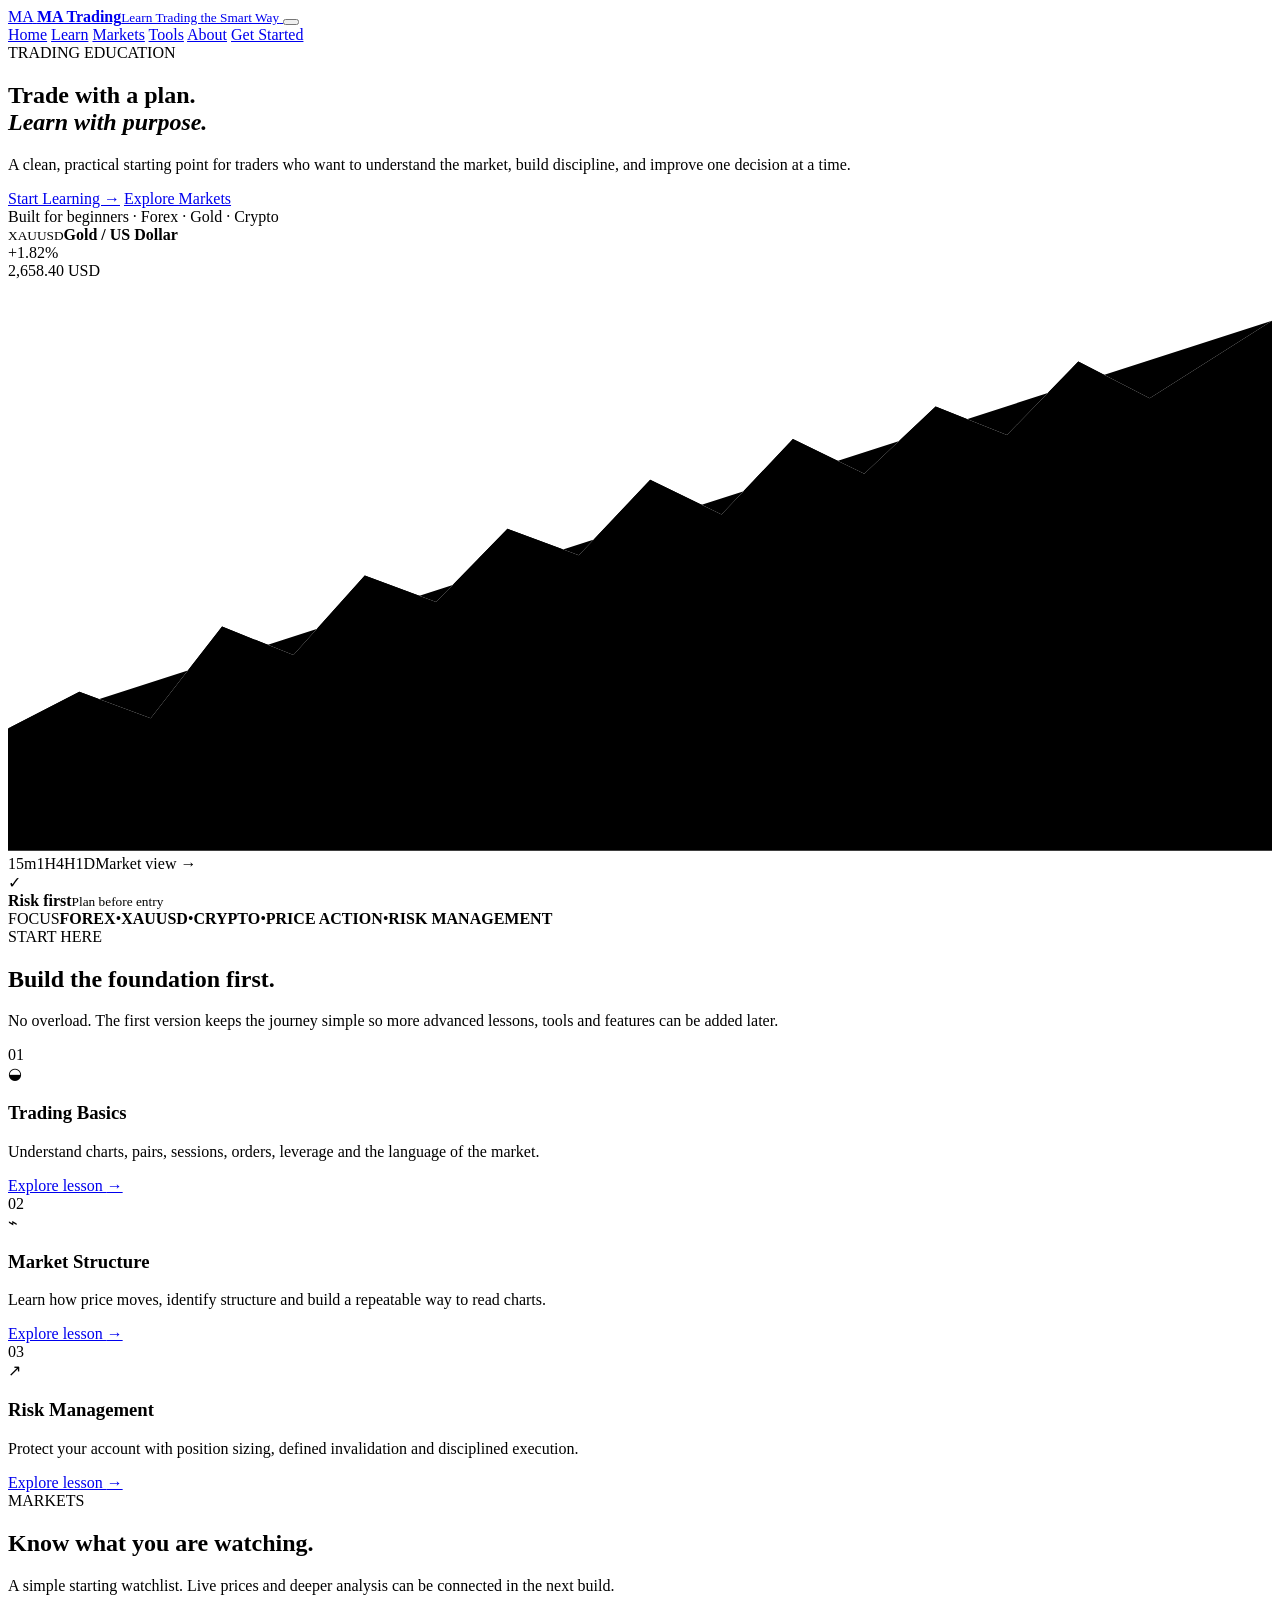
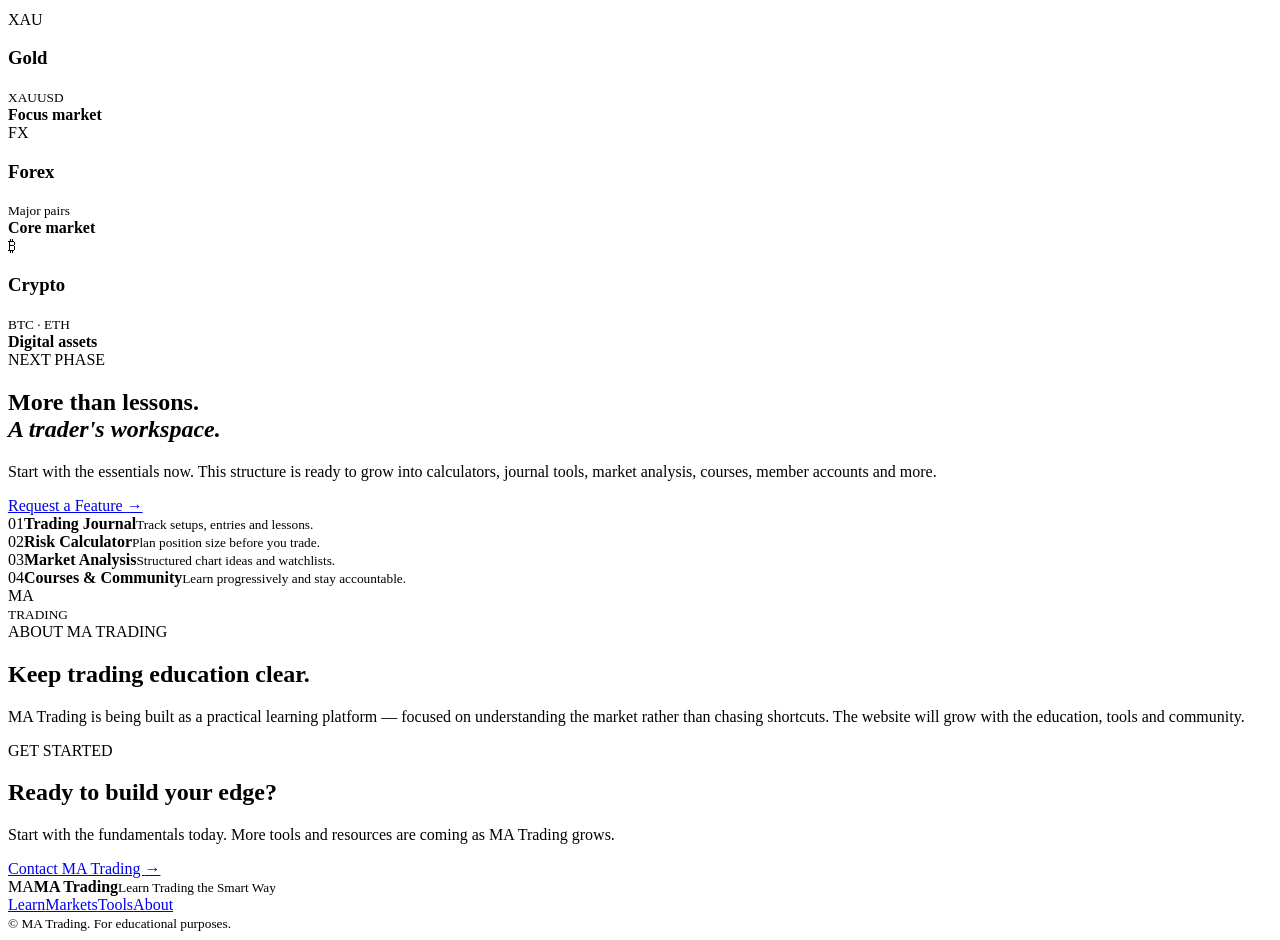
==== index.html @ 2b5f39bc "Create premium trading education homepage" ====
<!doctype html>
<html lang="en">
<head>
  <meta charset="UTF-8" />
  <meta name="viewport" content="width=device-width, initial-scale=1.0" />
  <meta name="description" content="MA Trading — learn trading with a clear, practical and disciplined approach." />
  <meta name="theme-color" content="#07111f" />
  <title>MA Trading — Learn Trading the Smart Way</title>
  <link rel="preconnect" href="https://fonts.googleapis.com">
  <link rel="preconnect" href="https://fonts.gstatic.com" crossorigin>
  <link href="https://fonts.googleapis.com/css2?family=DM+Sans:wght@400;500;600;700&family=Manrope:wght@600;700;800&display=swap" rel="stylesheet">
  <link rel="stylesheet" href="style.css" />
</head>
<body>
  <header class="site-header" id="top">
    <div class="container nav-wrap">
      <a class="brand" href="#top" aria-label="MA Trading home">
        <span class="brand-mark">MA</span>
        <span><strong>MA Trading</strong><small>Learn Trading the Smart Way</small></span>
      </a>
      <button class="menu-btn" id="menuBtn" aria-label="Open navigation" aria-expanded="false"><span></span><span></span></button>
      <nav class="nav" id="nav">
        <a class="active" href="#top">Home</a>
        <a href="#learn">Learn</a>
        <a href="#markets">Markets</a>
        <a href="#tools">Tools</a>
        <a href="#about">About</a>
        <a class="nav-cta" href="#contact">Get Started</a>
      </nav>
    </div>
  </header>

  <main>
    <section class="hero">
      <div class="hero-grid container">
        <div class="hero-copy">
          <div class="eyebrow"><span></span> TRADING EDUCATION</div>
          <h1>Trade with a plan.<br><em>Learn with purpose.</em></h1>
          <p class="hero-text">A clean, practical starting point for traders who want to understand the market, build discipline, and improve one decision at a time.</p>
          <div class="hero-actions">
            <a class="btn btn-primary" href="#learn">Start Learning <span>→</span></a>
            <a class="btn btn-ghost" href="#markets">Explore Markets</a>
          </div>
          <div class="hero-note"><span class="dot"></span> Built for beginners · Forex · Gold · Crypto</div>
        </div>
        <div class="hero-visual" aria-label="Trading dashboard preview">
          <div class="chart-card">
            <div class="chart-top"><div><small>XAUUSD</small><strong>Gold / US Dollar</strong></div><span class="gain">+1.82%</span></div>
            <div class="price">2,658.40 <span>USD</span></div>
            <svg class="chart" viewBox="0 0 620 280" preserveAspectRatio="none" role="img" aria-label="Illustrative market chart">
              <defs><linearGradient id="area" x1="0" x2="0" y1="0" y2="1"><stop offset="0" stop-opacity=".22"/><stop offset="1" stop-opacity="0"/></linearGradient></defs>
              <path class="area" d="M0 220 L35 202 L70 215 L105 170 L140 184 L175 145 L210 158 L245 122 L280 135 L315 98 L350 115 L385 78 L420 95 L455 62 L490 76 L525 40 L560 58 L620 20 L620 280 L0 280 Z"/>
              <path class="line" d="M0 220 L35 202 L70 215 L105 170 L140 184 L175 145 L210 158 L245 122 L280 135 L315 98 L350 115 L385 78 L420 95 L455 62 L490 76 L525 40 L560 58 L620 20"/>
              <g class="grid"><path d="M0 70H620M0 140H620M0 210H620"/><path d="M100 0V280M200 0V280M300 0V280M400 0V280M500 0V280"/></g>
            </svg>
            <div class="chart-footer"><span>15m</span><span>1H</span><span class="selected">4H</span><span>1D</span><span class="push">Market view →</span></div>
          </div>
          <div class="floating-card"><span class="mini-icon">✓</span><div><b>Risk first</b><small>Plan before entry</small></div></div>
        </div>
      </div>
    </section>

    <section class="ticker"><div class="ticker-inner"><span>FOCUS</span><b>FOREX</b><i>•</i><b>XAUUSD</b><i>•</i><b>CRYPTO</b><i>•</i><b>PRICE ACTION</b><i>•</i><b>RISK MANAGEMENT</b></div></section>

    <section class="section" id="learn">
      <div class="container">
        <div class="section-heading"><div><span class="kicker">START HERE</span><h2>Build the foundation first.</h2></div><p>No overload. The first version keeps the journey simple so more advanced lessons, tools and features can be added later.</p></div>
        <div class="feature-grid">
          <article class="feature"><span class="number">01</span><div class="icon">◒</div><h3>Trading Basics</h3><p>Understand charts, pairs, sessions, orders, leverage and the language of the market.</p><a href="#contact">Explore lesson <span>→</span></a></article>
          <article class="feature featured"><span class="number">02</span><div class="icon">⌁</div><h3>Market Structure</h3><p>Learn how price moves, identify structure and build a repeatable way to read charts.</p><a href="#contact">Explore lesson <span>→</span></a></article>
          <article class="feature"><span class="number">03</span><div class="icon">↗</div><h3>Risk Management</h3><p>Protect your account with position sizing, defined invalidation and disciplined execution.</p><a href="#contact">Explore lesson <span>→</span></a></article>
        </div>
      </div>
    </section>

    <section class="market-section" id="markets">
      <div class="container">
        <div class="section-heading light"><div><span class="kicker">MARKETS</span><h2>Know what you are watching.</h2></div><p>A simple starting watchlist. Live prices and deeper analysis can be connected in the next build.</p></div>
        <div class="market-grid">
          <div class="market-card"><div><span class="market-symbol">XAU</span><h3>Gold</h3><small>XAUUSD</small></div><strong>Focus market</strong><div class="spark gold"></div></div>
          <div class="market-card"><div><span class="market-symbol">FX</span><h3>Forex</h3><small>Major pairs</small></div><strong>Core market</strong><div class="spark forex"></div></div>
          <div class="market-card"><div><span class="market-symbol">₿</span><h3>Crypto</h3><small>BTC · ETH</small></div><strong>Digital assets</strong><div class="spark crypto"></div></div>
        </div>
      </div>
    </section>

    <section class="section tools" id="tools">
      <div class="container tools-wrap">
        <div><span class="kicker">NEXT PHASE</span><h2>More than lessons.<br><em>A trader's workspace.</em></h2><p>Start with the essentials now. This structure is ready to grow into calculators, journal tools, market analysis, courses, member accounts and more.</p><a class="btn btn-primary" href="#contact">Request a Feature <span>→</span></a></div>
        <div class="tool-list">
          <div><span>01</span><b>Trading Journal</b><small>Track setups, entries and lessons.</small></div>
          <div><span>02</span><b>Risk Calculator</b><small>Plan position size before you trade.</small></div>
          <div><span>03</span><b>Market Analysis</b><small>Structured chart ideas and watchlists.</small></div>
          <div><span>04</span><b>Courses & Community</b><small>Learn progressively and stay accountable.</small></div>
        </div>
      </div>
    </section>

    <section class="about-section" id="about"><div class="container about-wrap"><div class="about-badge">MA<br><small>TRADING</small></div><div><span class="kicker">ABOUT MA TRADING</span><h2>Keep trading education clear.</h2><p>MA Trading is being built as a practical learning platform — focused on understanding the market rather than chasing shortcuts. The website will grow with the education, tools and community.</p></div></div></section>

    <section class="contact" id="contact"><div class="container contact-box"><div><span class="kicker">GET STARTED</span><h2>Ready to build your edge?</h2><p>Start with the fundamentals today. More tools and resources are coming as MA Trading grows.</p></div><a class="btn btn-light" href="mailto:hello@matrading.com">Contact MA Trading <span>→</span></a></div></section>
  </main>

  <footer><div class="container footer-wrap"><div class="brand footer-brand"><span class="brand-mark">MA</span><span><strong>MA Trading</strong><small>Learn Trading the Smart Way</small></span></div><div class="footer-links"><a href="#learn">Learn</a><a href="#markets">Markets</a><a href="#tools">Tools</a><a href="#about">About</a></div><small>© <span id="year"></span> MA Trading. For educational purposes.</small></div></footer>
  <script src="script.js"></script>
</body>
</html>
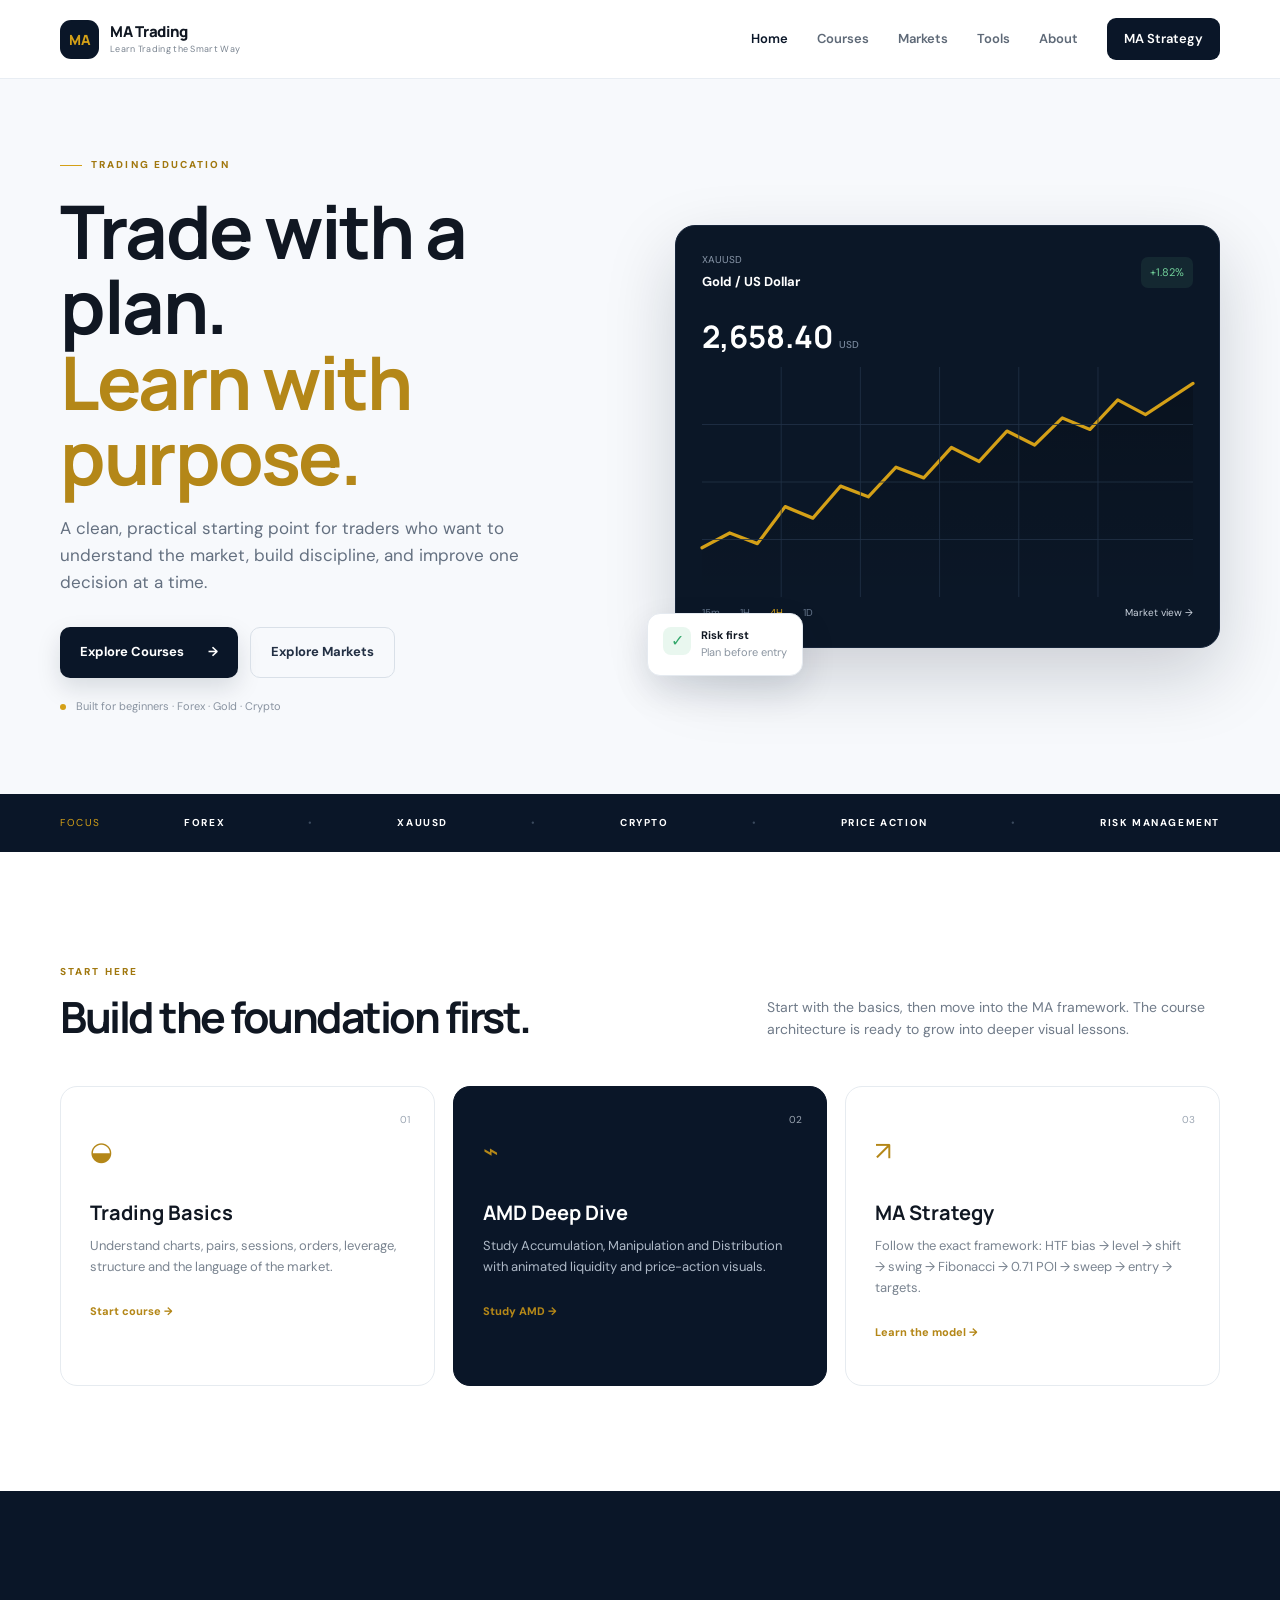
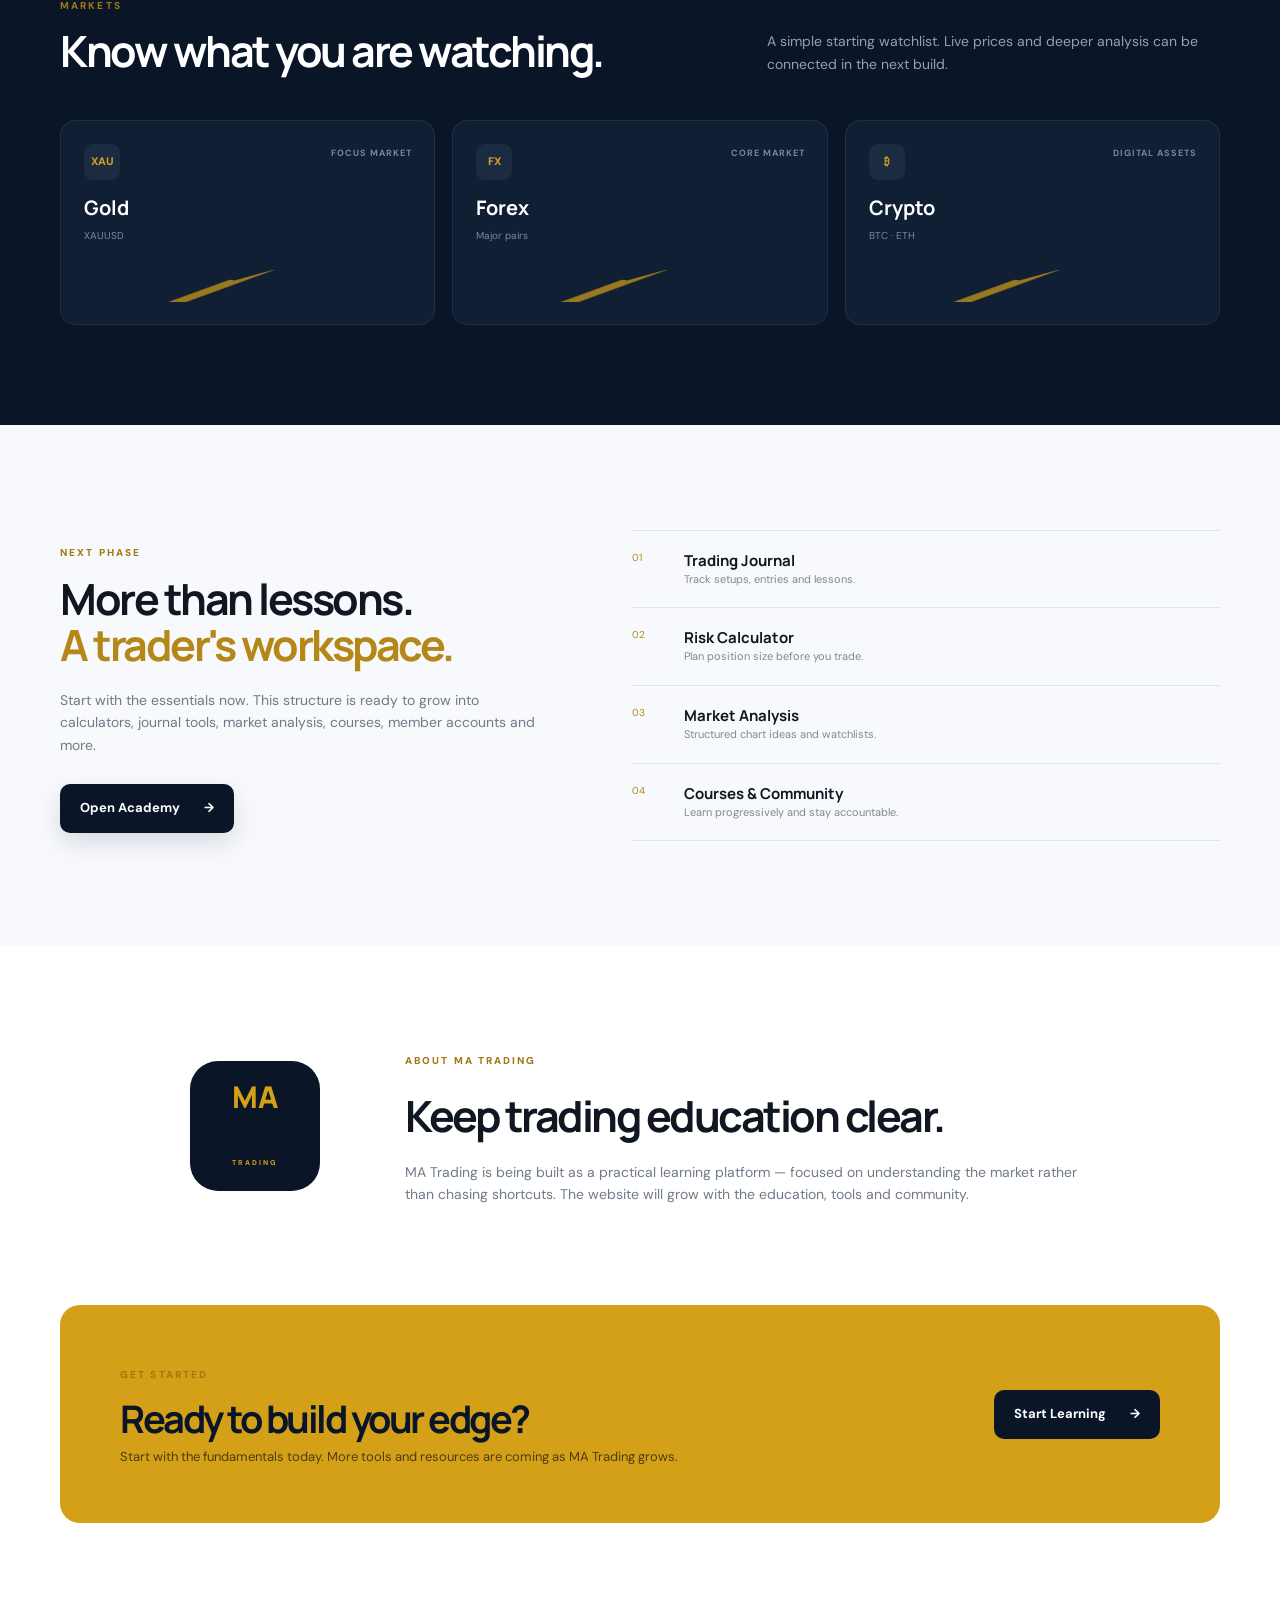
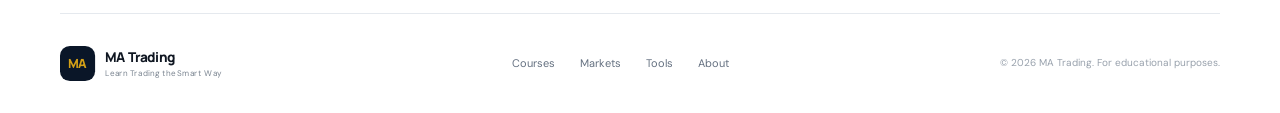
==== commit 714f1253: "Add Courses navigation and strategy learning entry point" ====
--- a/index.html
+++ b/index.html
@@ -6,102 +6,21 @@
   <meta name="description" content="MA Trading — learn trading with a clear, practical and disciplined approach." />
   <meta name="theme-color" content="#07111f" />
   <title>MA Trading — Learn Trading the Smart Way</title>
-  <link rel="preconnect" href="https://fonts.googleapis.com">
-  <link rel="preconnect" href="https://fonts.gstatic.com" crossorigin>
+  <link rel="preconnect" href="https://fonts.googleapis.com"><link rel="preconnect" href="https://fonts.gstatic.com" crossorigin>
   <link href="https://fonts.googleapis.com/css2?family=DM+Sans:wght@400;500;600;700&family=Manrope:wght@600;700;800&display=swap" rel="stylesheet">
   <link rel="stylesheet" href="style.css" />
 </head>
 <body>
-  <header class="site-header" id="top">
-    <div class="container nav-wrap">
-      <a class="brand" href="#top" aria-label="MA Trading home">
-        <span class="brand-mark">MA</span>
-        <span><strong>MA Trading</strong><small>Learn Trading the Smart Way</small></span>
-      </a>
-      <button class="menu-btn" id="menuBtn" aria-label="Open navigation" aria-expanded="false"><span></span><span></span></button>
-      <nav class="nav" id="nav">
-        <a class="active" href="#top">Home</a>
-        <a href="#learn">Learn</a>
-        <a href="#markets">Markets</a>
-        <a href="#tools">Tools</a>
-        <a href="#about">About</a>
-        <a class="nav-cta" href="#contact">Get Started</a>
-      </nav>
-    </div>
-  </header>
-
+  <header class="site-header" id="top"><div class="container nav-wrap"><a class="brand" href="#top" aria-label="MA Trading home"><span class="brand-mark">MA</span><span><strong>MA Trading</strong><small>Learn Trading the Smart Way</small></span></a><button class="menu-btn" id="menuBtn" aria-label="Open navigation" aria-expanded="false"><span></span><span></span></button><nav class="nav" id="nav"><a class="active" href="#top">Home</a><a href="courses.html">Courses</a><a href="#markets">Markets</a><a href="#tools">Tools</a><a href="#about">About</a><a class="nav-cta" href="courses.html#strategy">MA Strategy</a></nav></div></header>
   <main>
-    <section class="hero">
-      <div class="hero-grid container">
-        <div class="hero-copy">
-          <div class="eyebrow"><span></span> TRADING EDUCATION</div>
-          <h1>Trade with a plan.<br><em>Learn with purpose.</em></h1>
-          <p class="hero-text">A clean, practical starting point for traders who want to understand the market, build discipline, and improve one decision at a time.</p>
-          <div class="hero-actions">
-            <a class="btn btn-primary" href="#learn">Start Learning <span>→</span></a>
-            <a class="btn btn-ghost" href="#markets">Explore Markets</a>
-          </div>
-          <div class="hero-note"><span class="dot"></span> Built for beginners · Forex · Gold · Crypto</div>
-        </div>
-        <div class="hero-visual" aria-label="Trading dashboard preview">
-          <div class="chart-card">
-            <div class="chart-top"><div><small>XAUUSD</small><strong>Gold / US Dollar</strong></div><span class="gain">+1.82%</span></div>
-            <div class="price">2,658.40 <span>USD</span></div>
-            <svg class="chart" viewBox="0 0 620 280" preserveAspectRatio="none" role="img" aria-label="Illustrative market chart">
-              <defs><linearGradient id="area" x1="0" x2="0" y1="0" y2="1"><stop offset="0" stop-opacity=".22"/><stop offset="1" stop-opacity="0"/></linearGradient></defs>
-              <path class="area" d="M0 220 L35 202 L70 215 L105 170 L140 184 L175 145 L210 158 L245 122 L280 135 L315 98 L350 115 L385 78 L420 95 L455 62 L490 76 L525 40 L560 58 L620 20 L620 280 L0 280 Z"/>
-              <path class="line" d="M0 220 L35 202 L70 215 L105 170 L140 184 L175 145 L210 158 L245 122 L280 135 L315 98 L350 115 L385 78 L420 95 L455 62 L490 76 L525 40 L560 58 L620 20"/>
-              <g class="grid"><path d="M0 70H620M0 140H620M0 210H620"/><path d="M100 0V280M200 0V280M300 0V280M400 0V280M500 0V280"/></g>
-            </svg>
-            <div class="chart-footer"><span>15m</span><span>1H</span><span class="selected">4H</span><span>1D</span><span class="push">Market view →</span></div>
-          </div>
-          <div class="floating-card"><span class="mini-icon">✓</span><div><b>Risk first</b><small>Plan before entry</small></div></div>
-        </div>
-      </div>
-    </section>
-
+    <section class="hero"><div class="hero-grid container"><div class="hero-copy"><div class="eyebrow"><span></span> TRADING EDUCATION</div><h1>Trade with a plan.<br><em>Learn with purpose.</em></h1><p class="hero-text">A clean, practical starting point for traders who want to understand the market, build discipline, and improve one decision at a time.</p><div class="hero-actions"><a class="btn btn-primary" href="courses.html">Explore Courses <span>→</span></a><a class="btn btn-ghost" href="#markets">Explore Markets</a></div><div class="hero-note"><span class="dot"></span> Built for beginners · Forex · Gold · Crypto</div></div><div class="hero-visual" aria-label="Trading dashboard preview"><div class="chart-card"><div class="chart-top"><div><small>XAUUSD</small><strong>Gold / US Dollar</strong></div><span class="gain">+1.82%</span></div><div class="price">2,658.40 <span>USD</span></div><svg class="chart" viewBox="0 0 620 280" preserveAspectRatio="none" role="img" aria-label="Illustrative market chart"><defs><linearGradient id="area" x1="0" x2="0" y1="0" y2="1"><stop offset="0" stop-opacity=".22"/><stop offset="1" stop-opacity="0"/></linearGradient></defs><path class="area" d="M0 220 L35 202 L70 215 L105 170 L140 184 L175 145 L210 158 L245 122 L280 135 L315 98 L350 115 L385 78 L420 95 L455 62 L490 76 L525 40 L560 58 L620 20 L620 280 L0 280 Z"/><path class="line" d="M0 220 L35 202 L70 215 L105 170 L140 184 L175 145 L210 158 L245 122 L280 135 L315 98 L350 115 L385 78 L420 95 L455 62 L490 76 L525 40 L560 58 L620 20"/><g class="grid"><path d="M0 70H620M0 140H620M0 210H620"/><path d="M100 0V280M200 0V280M300 0V280M400 0V280M500 0V280"/></g></svg><div class="chart-footer"><span>15m</span><span>1H</span><span class="selected">4H</span><span>1D</span><span class="push">Market view →</span></div></div><div class="floating-card"><span class="mini-icon">✓</span><div><b>Risk first</b><small>Plan before entry</small></div></div></div></div></section>
     <section class="ticker"><div class="ticker-inner"><span>FOCUS</span><b>FOREX</b><i>•</i><b>XAUUSD</b><i>•</i><b>CRYPTO</b><i>•</i><b>PRICE ACTION</b><i>•</i><b>RISK MANAGEMENT</b></div></section>
-
-    <section class="section" id="learn">
-      <div class="container">
-        <div class="section-heading"><div><span class="kicker">START HERE</span><h2>Build the foundation first.</h2></div><p>No overload. The first version keeps the journey simple so more advanced lessons, tools and features can be added later.</p></div>
-        <div class="feature-grid">
-          <article class="feature"><span class="number">01</span><div class="icon">◒</div><h3>Trading Basics</h3><p>Understand charts, pairs, sessions, orders, leverage and the language of the market.</p><a href="#contact">Explore lesson <span>→</span></a></article>
-          <article class="feature featured"><span class="number">02</span><div class="icon">⌁</div><h3>Market Structure</h3><p>Learn how price moves, identify structure and build a repeatable way to read charts.</p><a href="#contact">Explore lesson <span>→</span></a></article>
-          <article class="feature"><span class="number">03</span><div class="icon">↗</div><h3>Risk Management</h3><p>Protect your account with position sizing, defined invalidation and disciplined execution.</p><a href="#contact">Explore lesson <span>→</span></a></article>
-        </div>
-      </div>
-    </section>
-
-    <section class="market-section" id="markets">
-      <div class="container">
-        <div class="section-heading light"><div><span class="kicker">MARKETS</span><h2>Know what you are watching.</h2></div><p>A simple starting watchlist. Live prices and deeper analysis can be connected in the next build.</p></div>
-        <div class="market-grid">
-          <div class="market-card"><div><span class="market-symbol">XAU</span><h3>Gold</h3><small>XAUUSD</small></div><strong>Focus market</strong><div class="spark gold"></div></div>
-          <div class="market-card"><div><span class="market-symbol">FX</span><h3>Forex</h3><small>Major pairs</small></div><strong>Core market</strong><div class="spark forex"></div></div>
-          <div class="market-card"><div><span class="market-symbol">₿</span><h3>Crypto</h3><small>BTC · ETH</small></div><strong>Digital assets</strong><div class="spark crypto"></div></div>
-        </div>
-      </div>
-    </section>
-
-    <section class="section tools" id="tools">
-      <div class="container tools-wrap">
-        <div><span class="kicker">NEXT PHASE</span><h2>More than lessons.<br><em>A trader's workspace.</em></h2><p>Start with the essentials now. This structure is ready to grow into calculators, journal tools, market analysis, courses, member accounts and more.</p><a class="btn btn-primary" href="#contact">Request a Feature <span>→</span></a></div>
-        <div class="tool-list">
-          <div><span>01</span><b>Trading Journal</b><small>Track setups, entries and lessons.</small></div>
-          <div><span>02</span><b>Risk Calculator</b><small>Plan position size before you trade.</small></div>
-          <div><span>03</span><b>Market Analysis</b><small>Structured chart ideas and watchlists.</small></div>
-          <div><span>04</span><b>Courses & Community</b><small>Learn progressively and stay accountable.</small></div>
-        </div>
-      </div>
-    </section>
-
+    <section class="section" id="learn"><div class="container"><div class="section-heading"><div><span class="kicker">START HERE</span><h2>Build the foundation first.</h2></div><p>Start with the basics, then move into the MA framework. The course architecture is ready to grow into deeper visual lessons.</p></div><div class="feature-grid"><article class="feature"><span class="number">01</span><div class="icon">◒</div><h3>Trading Basics</h3><p>Understand charts, pairs, sessions, orders, leverage, structure and the language of the market.</p><a href="courses.html#basic">Start course <span>→</span></a></article><article class="feature featured"><span class="number">02</span><div class="icon">⌁</div><h3>AMD Deep Dive</h3><p>Study Accumulation, Manipulation and Distribution with animated liquidity and price-action visuals.</p><a href="courses.html#amd">Study AMD <span>→</span></a></article><article class="feature"><span class="number">03</span><div class="icon">↗</div><h3>MA Strategy</h3><p>Follow the exact framework: HTF bias → level → shift → swing → Fibonacci → 0.71 POI → sweep → entry → targets.</p><a href="courses.html#strategy">Learn the model <span>→</span></a></article></div></div></section>
+    <section class="market-section" id="markets"><div class="container"><div class="section-heading light"><div><span class="kicker">MARKETS</span><h2>Know what you are watching.</h2></div><p>A simple starting watchlist. Live prices and deeper analysis can be connected in the next build.</p></div><div class="market-grid"><div class="market-card"><div><span class="market-symbol">XAU</span><h3>Gold</h3><small>XAUUSD</small></div><strong>Focus market</strong><div class="spark gold"></div></div><div class="market-card"><div><span class="market-symbol">FX</span><h3>Forex</h3><small>Major pairs</small></div><strong>Core market</strong><div class="spark forex"></div></div><div class="market-card"><div><span class="market-symbol">₿</span><h3>Crypto</h3><small>BTC · ETH</small></div><strong>Digital assets</strong><div class="spark crypto"></div></div></div></div></section>
+    <section class="section tools" id="tools"><div class="container tools-wrap"><div><span class="kicker">NEXT PHASE</span><h2>More than lessons.<br><em>A trader's workspace.</em></h2><p>Start with the essentials now. This structure is ready to grow into calculators, journal tools, market analysis, courses, member accounts and more.</p><a class="btn btn-primary" href="courses.html">Open Academy <span>→</span></a></div><div class="tool-list"><div><span>01</span><b>Trading Journal</b><small>Track setups, entries and lessons.</small></div><div><span>02</span><b>Risk Calculator</b><small>Plan position size before you trade.</small></div><div><span>03</span><b>Market Analysis</b><small>Structured chart ideas and watchlists.</small></div><div><span>04</span><b>Courses & Community</b><small>Learn progressively and stay accountable.</small></div></div></div></section>
     <section class="about-section" id="about"><div class="container about-wrap"><div class="about-badge">MA<br><small>TRADING</small></div><div><span class="kicker">ABOUT MA TRADING</span><h2>Keep trading education clear.</h2><p>MA Trading is being built as a practical learning platform — focused on understanding the market rather than chasing shortcuts. The website will grow with the education, tools and community.</p></div></div></section>
-
-    <section class="contact" id="contact"><div class="container contact-box"><div><span class="kicker">GET STARTED</span><h2>Ready to build your edge?</h2><p>Start with the fundamentals today. More tools and resources are coming as MA Trading grows.</p></div><a class="btn btn-light" href="mailto:hello@matrading.com">Contact MA Trading <span>→</span></a></div></section>
+    <section class="contact" id="contact"><div class="container contact-box"><div><span class="kicker">GET STARTED</span><h2>Ready to build your edge?</h2><p>Start with the fundamentals today. More tools and resources are coming as MA Trading grows.</p></div><a class="btn btn-light" href="courses.html">Start Learning <span>→</span></a></div></section>
   </main>
-
-  <footer><div class="container footer-wrap"><div class="brand footer-brand"><span class="brand-mark">MA</span><span><strong>MA Trading</strong><small>Learn Trading the Smart Way</small></span></div><div class="footer-links"><a href="#learn">Learn</a><a href="#markets">Markets</a><a href="#tools">Tools</a><a href="#about">About</a></div><small>© <span id="year"></span> MA Trading. For educational purposes.</small></div></footer>
+  <footer><div class="container footer-wrap"><div class="brand footer-brand"><span class="brand-mark">MA</span><span><strong>MA Trading</strong><small>Learn Trading the Smart Way</small></span></div><div class="footer-links"><a href="courses.html">Courses</a><a href="#markets">Markets</a><a href="#tools">Tools</a><a href="#about">About</a></div><small>© <span id="year"></span> MA Trading. For educational purposes.</small></div></footer>
   <script src="script.js"></script>
-</body>
-</html>+</body></html>
--- a/style.css
+++ b/style.css
@@ -0,0 +1,3 @@
+*{box-sizing:border-box;margin:0;padding:0}html{scroll-behavior:smooth}body{font-family:'DM Sans',sans-serif;background:#fff;color:#101722;line-height:1.6}a{text-decoration:none;color:inherit}.container{width:min(1160px,calc(100% - 40px));margin:auto}.site-header{position:sticky;top:0;z-index:20;background:rgba(255,255,255,.9);backdrop-filter:blur(18px);border-bottom:1px solid #e8edf3}.nav-wrap{height:78px;display:flex;align-items:center;justify-content:space-between}.brand{display:flex;align-items:center;gap:11px}.brand-mark{width:39px;height:39px;border-radius:11px;background:#0a1628;color:#d4a017;display:grid;place-items:center;font:800 14px Manrope;letter-spacing:-.5px}.brand strong{display:block;font:800 15px Manrope;letter-spacing:-.3px}.brand small{display:block;font-size:9px;color:#7a8490;letter-spacing:.3px}.nav{display:flex;align-items:center;gap:29px;font-size:13px;font-weight:600;color:#5e6977}.nav a:hover,.nav .active{color:#0a1628}.nav-cta{background:#0a1628;color:#fff!important;padding:11px 17px;border-radius:9px}.menu-btn{display:none;background:none;border:0}.hero{background:#f7f9fc;overflow:hidden}.hero-grid{min-height:650px;display:grid;grid-template-columns:1fr 1fr;align-items:center;gap:70px;padding:78px 0}.eyebrow,.kicker{font-size:10px;letter-spacing:2.1px;font-weight:800;color:#a1780f}.eyebrow{display:flex;align-items:center;gap:9px}.eyebrow span{width:22px;height:1px;background:#d4a017}.hero h1,h2{font-family:Manrope,sans-serif;letter-spacing:-2.5px}.hero h1{font-size:clamp(48px,6vw,74px);line-height:1.02;margin:20px 0}.hero h1 em,h2 em{font-style:normal;color:#b48718}.hero-text{max-width:520px;color:#647080;font-size:17px}.hero-actions{display:flex;gap:12px;margin:31px 0 20px}.btn{display:inline-flex;align-items:center;justify-content:center;gap:24px;padding:14px 20px;border-radius:10px;font-size:13px;font-weight:700;transition:.2s transform,.2s box-shadow}.btn:hover{transform:translateY(-2px)}.btn-primary{background:#0a1628;color:white;box-shadow:0 10px 25px rgba(10,22,40,.13)}.btn-ghost{border:1px solid #d9e0e8;color:#233044}.hero-note{font-size:11px;color:#8993a0}.dot{display:inline-block;width:6px;height:6px;background:#d4a017;border-radius:50%;margin-right:7px}.hero-visual{position:relative}.chart-card{background:#0b1727;color:#fff;border-radius:20px;padding:26px;box-shadow:0 28px 70px rgba(10,22,40,.18);border:1px solid #17253a}.chart-top{display:flex;justify-content:space-between;align-items:center}.chart-top small{display:block;color:#8997a9;font-size:10px}.chart-top strong{font-size:13px}.gain{font-size:11px;color:#72d19a;background:rgba(114,209,154,.09);padding:7px 9px;border-radius:7px}.price{font:700 31px Manrope;margin:22px 0 10px}.price span{font:500 10px 'DM Sans';color:#77869a}.chart{width:100%;height:230px;overflow:visible}.grid path{stroke:#223248;stroke-width:1}.line{fill:none;stroke:#d4a017;stroke-width:4;stroke-linecap:round;stroke-linejoin:round}.area{fill:url(#area)}.chart-footer{display:flex;gap:20px;color:#66768c;font-size:10px}.chart-footer .selected{color:#d4a017}.push{margin-left:auto;color:#cbd3de}.floating-card{position:absolute;left:-28px;bottom:-28px;background:#fff;border:1px solid #e5eaf0;border-radius:13px;padding:13px 15px;display:flex;gap:10px;box-shadow:0 15px 35px rgba(12,28,48,.12)}.mini-icon{width:28px;height:28px;border-radius:8px;background:#e9f7ef;color:#31a76a;display:grid;place-items:center}.floating-card b,.floating-card small{display:block;font-size:11px}.floating-card small{color:#8b95a1}.ticker{background:#0a1628;color:#fff}.ticker-inner{width:min(1160px,calc(100% - 40px));margin:auto;height:58px;display:flex;align-items:center;justify-content:space-between;font-size:10px;letter-spacing:1.6px}.ticker span{color:#d4a017}.ticker i{color:#3b4a5e;font-style:normal}.section{padding:105px 0}.section-heading{display:grid;grid-template-columns:1fr .7fr;gap:60px;align-items:end;margin-bottom:45px}.section-heading h2,.tools h2,.contact h2{font-size:43px;line-height:1.08;margin-top:12px}.section-heading p{color:#707b89;font-size:14px}.feature-grid{display:grid;grid-template-columns:repeat(3,1fr);gap:18px}.feature{border:1px solid #e6ebf0;border-radius:17px;padding:29px;min-height:300px;position:relative;transition:.25s}.feature:hover{transform:translateY(-5px);box-shadow:0 18px 40px rgba(18,31,48,.07)}.feature.featured{background:#0a1628;color:#fff;border-color:#0a1628}.number{position:absolute;right:24px;top:25px;font-size:10px;color:#9ba5b2}.icon{font-size:26px;margin:15px 0 27px;color:#b48718}.feature h3{font:700 20px Manrope;margin-bottom:10px}.feature p{font-size:13px;color:#7a8490}.featured p{color:#aeb9c7}.feature a{display:inline-block;margin-top:25px;font-size:11px;font-weight:800;color:#b48718}.market-section{background:#0a1628;color:#fff;padding:100px 0}.light h2{color:#fff}.light p{color:#91a0b3}.market-grid{display:grid;grid-template-columns:repeat(3,1fr);gap:17px}.market-card{background:#101f33;border:1px solid #203047;border-radius:15px;padding:23px;min-height:205px;position:relative;overflow:hidden}.market-symbol{display:inline-grid;place-items:center;width:36px;height:36px;border-radius:9px;background:#1a2b42;color:#d4a017;font-size:11px;font-weight:800}.market-card h3{font:700 20px Manrope;margin:14px 0 0}.market-card small{color:#78899e;font-size:10px}.market-card>strong{position:absolute;right:22px;top:25px;font-size:9px;color:#77889d;text-transform:uppercase;letter-spacing:1px}.spark{position:absolute;left:23px;right:23px;bottom:22px;height:43px;opacity:.7}.spark:before{content:'';display:block;width:100%;height:100%;background:linear-gradient(160deg,transparent 45%,#d4a017 46%,#d4a017 49%,transparent 50%);clip-path:polygon(0 72%,12% 55%,23% 64%,35% 34%,46% 50%,58% 25%,69% 40%,82% 12%,100% 20%,100% 100%,0 100%)}.tools{background:#f7f9fc}.tools-wrap{display:grid;grid-template-columns:.9fr 1.1fr;gap:90px;align-items:center}.tools p{color:#707b89;max-width:510px;margin:20px 0 28px;font-size:14px}.tool-list{border-top:1px solid #dfe5eb}.tool-list>div{display:grid;grid-template-columns:40px 1fr;column-gap:12px;padding:19px 0;border-bottom:1px solid #dfe5eb}.tool-list span{grid-row:span 2;color:#b48718;font-size:10px}.tool-list b{font:700 15px Manrope}.tool-list small{font-size:11px;color:#7f8995}.about-section{padding:100px 0}.about-wrap{display:grid;grid-template-columns:150px 1fr;gap:65px;align-items:center;max-width:900px}.about-badge{width:130px;height:130px;border-radius:28px;background:#0a1628;color:#d4a017;display:grid;place-items:center;text-align:center;font:800 30px Manrope;line-height:.8}.about-badge small{font:800 7px 'DM Sans';letter-spacing:2px}.about-wrap h2{font-size:43px;margin:10px 0}.about-wrap p{max-width:680px;color:#707b89;font-size:14px}.contact{padding:0 0 90px}.contact-box{background:#d4a017;border-radius:20px;padding:55px 60px;display:flex;align-items:center;justify-content:space-between;gap:40px}.contact h2{font-size:38px;color:#0a1628}.contact p{font-size:13px;color:#4d3d12;margin-top:8px}.btn-light{background:#0a1628;color:#fff}.footer-wrap{min-height:100px;border-top:1px solid #e5e9ee;display:flex;align-items:center;justify-content:space-between;gap:30px}.footer-links{display:flex;gap:25px;font-size:11px;color:#657181}.footer-wrap>small{font-size:10px;color:#98a1ac}.footer-brand{transform:scale(.9);transform-origin:left center}
+@media(max-width:850px){.nav{display:none;position:absolute;left:20px;right:20px;top:70px;background:#fff;border:1px solid #e5eaf0;border-radius:13px;padding:10px;box-shadow:0 20px 40px rgba(0,0,0,.1);flex-direction:column;align-items:stretch;gap:2px}.nav.open{display:flex}.nav a{padding:12px}.menu-btn{display:grid;gap:5px}.menu-btn span{display:block;width:23px;height:2px;background:#0a1628}.hero-grid,.tools-wrap{grid-template-columns:1fr;gap:45px}.hero-grid{padding:65px 0}.hero-visual{max-width:650px;width:100%;margin:auto}.section-heading{grid-template-columns:1fr;gap:15px}.feature-grid,.market-grid{grid-template-columns:1fr}.feature{min-height:250px}.about-wrap{grid-template-columns:1fr;gap:30px}.contact-box{align-items:flex-start;flex-direction:column;padding:40px}.footer-wrap{padding:25px 0;flex-wrap:wrap}.footer-links{order:3;width:100%;justify-content:space-between}.ticker-inner{overflow:hidden;gap:22px;justify-content:flex-start;white-space:nowrap}.ticker-inner b:nth-of-type(n+4),.ticker-inner i:nth-of-type(n+5){display:none}}
+@media(max-width:520px){.container,.ticker-inner{width:min(100% - 28px,1160px)}.nav-wrap{height:70px}.hero h1{font-size:45px}.hero-text{font-size:15px}.hero-actions{flex-direction:column;align-items:stretch}.chart-card{padding:19px}.chart{height:170px}.floating-card{left:8px}.section,.market-section{padding:75px 0}.section-heading h2,.tools h2,.about-wrap h2{font-size:34px}.contact h2{font-size:31px}.contact-box{padding:32px 25px}}
